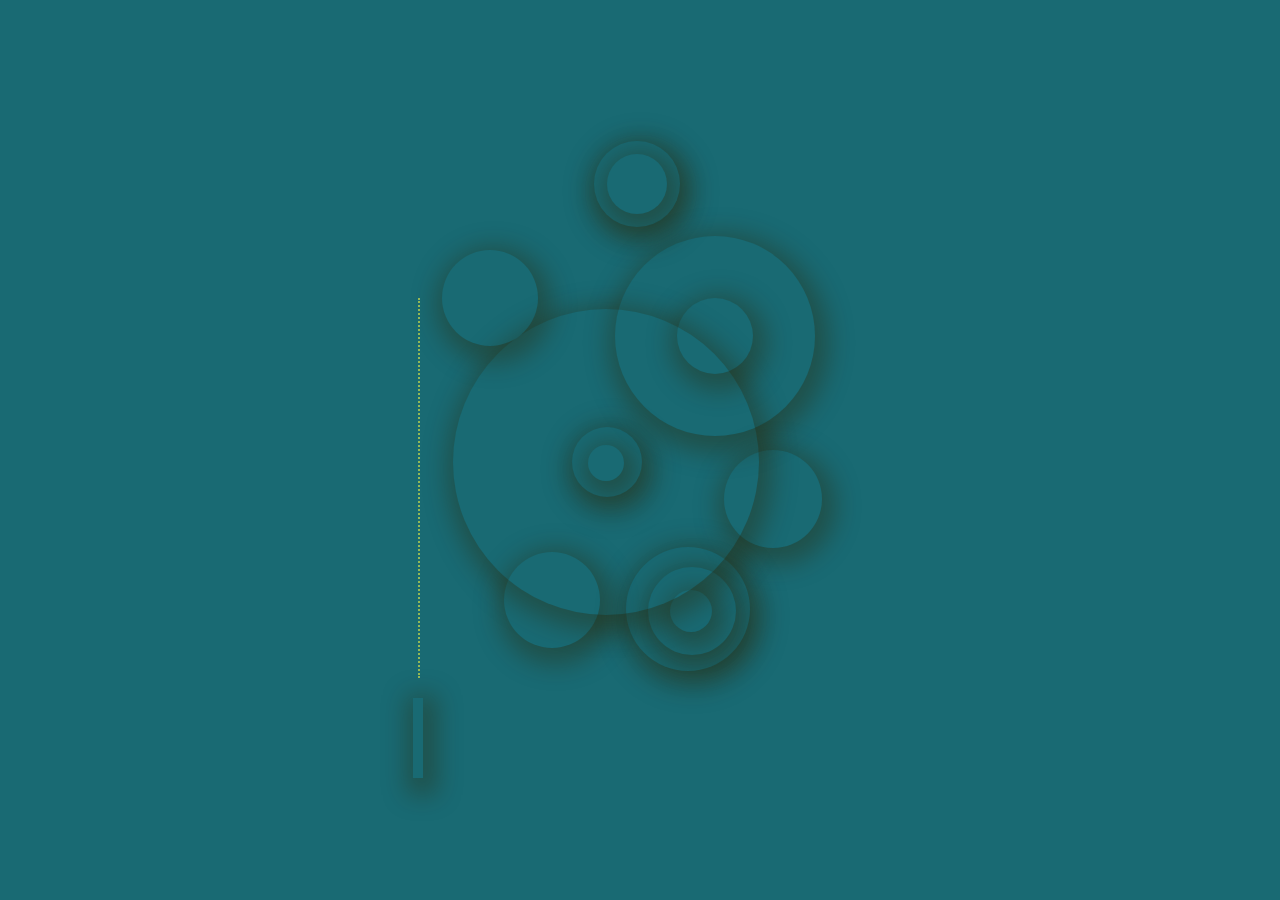
==== machine.html @ 030b8132 "Initial Commit" ====
<html><head> 
	<meta charset="utf-8">
	<link href="style.css" rel="stylesheet">
	<link href="http://fonts.googleapis.com/css?family=Anton" rel="stylesheet" type="text/css">
</head> 
<body>
	<div id="level">
		<div id="content">
			<div id="gears">
				<div id="gears-static"></div>
				<div id="gear-system-1">
					<div class="shadow" id="shadow15"></div>
					<div id="gear15"></div>
					<div class="shadow" id="shadow14"></div>
					<div id="gear14"></div>
					<div class="shadow" id="shadow13"></div>
					<div id="gear13"></div>
				</div>
				<div id="gear-system-2">
					<div class="shadow" id="shadow10"></div>
					<div id="gear10"></div>
					<div class="shadow" id="shadow3"></div>
					<div id="gear3"></div>
				</div>
				<div id="gear-system-3">
					<div class="shadow" id="shadow9"></div>
					<div id="gear9"></div>
					<div class="shadow" id="shadow7"></div>
					<div id="gear7"></div>
				</div>
				<div id="gear-system-4">
					<div class="shadow" id="shadow6"></div>
					<div id="gear6"></div>
					<div id="gear4"></div>
				</div>
				<div id="gear-system-5">
					<div class="shadow" id="shadow12"></div>
					<div id="gear12"></div>
					<div class="shadow" id="shadow11"></div>
					<div id="gear11"></div>
					<div class="shadow" id="shadow8"></div>
					<div id="gear8"></div>
				</div>
				<div class="shadow" id="shadow1"></div>
				<div id="gear1"></div>
				<div id="gear-system-6">
					<div class="shadow" id="shadow5"></div>
					<div id="gear5"></div>
					<div id="gear2"></div>
				</div>
				<div class="shadow" id="shadowweight"></div>
				<div id="chain-circle"></div>
				<div id="chain"></div>
				<div id="weight"></div>
			</div>
		</div>
	</div>

</body></html>
---- style.css ----
body{
	margin:0px;
	padding:0px;
	overflow:hidden;
	background: #196a73; /* Old browsers */
	background-image:url(http://i.imgur.com/o0vHoWv.gif);
	height:100%;
}
#level{
	width:100%;
	height:1px;
	position:absolute;
	top:50%;
}
#content{
	text-align:center;
	margin-top:-327px;
}
#gears{
	width:478px;
	height:655px;
	position:relative;
	display:inline-block;
	vertical-align:middle;
}
#gears-static{
	background:url(http://i.imgur.com/FgFnjks.png) no-repeat -363px -903px;
	width:329px;
	height:602px;
	position:absolute;
	bottom:5px;
	right:0px;
	opacity:0.4;
}
#title{
	vertical-align:middle;
	color:#9EB7B5;
	width:43%;
	display:inline-block;
}
#title h1{
	font-family: 'PTSansNarrowBold', sans-serif;
	font-size:3.6em;
	text-shadow:rgba(0, 0, 0, 0.36) 7px 7px 10px;
}
#title p{
	font-family: sans-serif;
	font-size:1.2em;
	line-height:148%;
	text-shadow:rgba(0, 0, 0, 0.36) 1px 1px 0px;
}

.shadow{
	-webkit-box-shadow: 4px 7px 25px 10px rgba(43, 36, 0, 0.36);
	-moz-box-shadow: 4px 7px 25px 10px rgba(43, 36, 0, 0.36);
	box-shadow: 4px 7px 25px 10px rgba(43, 36, 0, 0.36);
}

/*gear-system-1*/
#gear15{
	background: url(http://i.imgur.com/FgFnjks.png) no-repeat 0 -993px;
	width: 321px;
	height: 321px;
	position:absolute;
	left:45px;
	top:179px;

	-webkit-animation: rotate-back 24000ms linear infinite;
	-moz-animation: rotate-back 24000ms linear infinite;
	-ms-animation: rotate-back 24000ms linear infinite;
	animation: rotate-back 24000ms linear infinite;
}
#shadow15{
	width:306px;
	height:306px;
	-webkit-border-radius:153px;
	-moz-border-radius:153px;
	border-radius:153px;
	position:absolute;
	left:52px;
	top:186px;
}
#gear14{
	background: url(http://i.imgur.com/FgFnjks.png) no-repeat 0 -856px;
	width: 87px;
	height: 87px;
	position:absolute;
	left:162px;
	top:296px;
}
#shadow14{
	width:70px;
	height:70px;
	-webkit-border-radius:35px;
	-moz-border-radius:35px;
	border-radius:35px;
	position:absolute;
	left:171px;
	top:304px;
}
#gear13{
	background: url(http://i.imgur.com/FgFnjks.png) no-repeat 0 -744px;
	width: 62px;
	height: 62px;
	position:absolute;
	left:174px;
	top:309px;

	-webkit-animation: rotate 8000ms linear infinite;
	-moz-animation: rotate 8000ms linear infinite;
	-ms-animation: rotate 8000ms linear infinite;
	animation: rotate 8000ms linear infinite;
}
#shadow13{
	width:36px;
	height:36px;
	-webkit-border-radius:18px;
	-moz-border-radius:18px;
	border-radius:18px;
	position:absolute;
	left:187px;
	top:322px;
}

/*gear-system-2*/
#gear10{
	background: url(http://i.imgur.com/FgFnjks.png) no-repeat 0 -184px;
	width: 122px;
	height: 122px;
	position:absolute;
	left:175px;
	top:0;

	-webkit-animation: rotate-back 8000ms linear infinite;
	-moz-animation: rotate-back 8000ms linear infinite;
	-ms-animation: rotate-back 8000ms linear infinite;
	animation: rotate-back 8000ms linear infinite;
}
#shadow10{
	width:86px;
	height:86px;
	-webkit-border-radius:43px;
	-moz-border-radius:43px;
	border-radius:43px;
	position:absolute;
	left:193px;
	top:18px;
}
#gear3{
	background: url(http://i.imgur.com/FgFnjks.png) no-repeat 0 -1493px;
	width: 85px;
	height: 84px;
	position:absolute;
	left:194px;
	top:19px;

	-webkit-animation: rotate 10000ms linear infinite;
	-moz-animation: rotate 10000ms linear infinite;
	-ms-animation: rotate 10000ms linear infinite;
	animation: rotate 10000ms linear infinite;
}
#shadow3{
	width:60px;
	height:60px;
	-webkit-border-radius:30px;
	-moz-border-radius:30px;
	border-radius:30px;
	position:absolute;
	left:206px;
	top:31px;
}

/*gear-system-3*/
#gear9{
	background: url(http://i.imgur.com/FgFnjks.png) no-repeat -371px -280px;
	width: 234px;
	height: 234px;
	position:absolute;
	left:197px;
	top:96px;

	-webkit-animation: rotate 12000ms linear infinite;
	-moz-animation: rotate 12000ms linear infinite;
	-ms-animation: rotate 12000ms linear infinite;
	animation: rotate 12000ms linear infinite;
}
#shadow9{
	width:200px;
	height:200px;
	-webkit-border-radius:100px;
	-moz-border-radius:100px;
	border-radius:100px;
	position:absolute;
	left:214px;
	top:113px;
}
#gear7{
	background: url(http://i.imgur.com/FgFnjks.png) no-repeat -371px 0;
	width: 108px;
	height: 108px;
	position:absolute;
	left:260px;
	top:159px;

	-webkit-animation: rotate-back 10000ms linear infinite;
	-moz-animation: rotate-back 10000ms linear infinite;
	-ms-animation: rotate-back 10000ms linear infinite;
	animation: rotate-back 10000ms linear infinite;
}
#shadow7{
	width:76px;
	height:76px;
	-webkit-border-radius:38px;
	-moz-border-radius: 38px;
	border-radius: 38px;
	position:absolute;
	left:276px;
	top:175px;
}

/*gear-system-4*/
#gear6{
	background: url(http://i.imgur.com/FgFnjks.png) no-repeat 0 -1931px;
	width: 134px;
	height: 134px;
	position:absolute;
	left:305px;
	bottom:212px;

	-webkit-animation: rotate-back 10000ms linear infinite;
	-moz-animation: rotate-back 10000ms linear infinite;
	-ms-animation: rotate-back 10000ms linear infinite;
	animation: rotate-back 10000ms linear infinite;
}
#shadow6{
	width:98px;
	height:98px;
	-webkit-border-radius:49px;
	-moz-border-radius: 49px;
	border-radius: 49px;
	position:absolute;
	left:323px;
	bottom:230px;
}
#gear4{
	background: url(http://i.imgur.com/FgFnjks.png) no-repeat 0 -1627px;
	width: 69px;
	height: 69px;
	position:absolute;
	left:337px;
	bottom:245px;

	-webkit-animation: rotate-back 10000ms linear infinite;
	-moz-animation: rotate-back 10000ms linear infinite;
	-ms-animation: rotate-back 10000ms linear infinite;
	animation: rotate-back 10000ms linear infinite;
}

/*gear-system-5*/
#gear12{
	background: url(http://i.imgur.com/FgFnjks.png) no-repeat 0 -530px;
	width: 164px;
	height: 164px;
	position:absolute;
	left:208px;
	bottom:85px;

	-webkit-animation: rotate 8000ms linear infinite;
	-moz-animation: rotate 8000ms linear infinite;
	-ms-animation: rotate 8000ms linear infinite;
	animation: rotate 8000ms linear infinite;
}
#shadow12{
	width:124px;
	height:124px;
	-webkit-border-radius:62px;
	-moz-border-radius:62px;
	border-radius:62px;
	position:absolute;
	left:225px;
	bottom:107px;
}
#gear11{
	background: url(http://i.imgur.com/FgFnjks.png) no-repeat 0 -356px;
	width: 125px;
	height: 124px;
	position:absolute;
	left:228px;
	bottom:105px;

	-webkit-animation: rotate-back 10000ms linear infinite;
	-moz-animation: rotate-back 10000ms linear infinite;
	-ms-animation: rotate-back 10000ms linear infinite;
	animation: rotate-back 10000ms linear infinite;
}
#shadow11{
	width:88px;
	height:88px;
	-webkit-border-radius:44px;
	-moz-border-radius:44px;
	border-radius:44px;
	position:absolute;
	left:247px;
	bottom:123px;
}
#gear8{
	background: url(http://i.imgur.com/FgFnjks.png) no-repeat -371px -158px;
	width: 72px;
	height: 72px;
	position:absolute;
	left:254px;
	bottom:131px;

	-webkit-animation: rotate 6000ms linear infinite;
	-moz-animation: rotate 6000ms linear infinite;
	-ms-animation: rotate 6000ms linear infinite;
	animation: rotate 6000ms linear infinite;
}
#shadow8{
	width:42px;
	height:42px;
	-webkit-border-radius:21px;
	-moz-border-radius: 21px;
	border-radius: 21px;
	position:absolute;
	left:269px;
	bottom:146px;
}

/*gear1*/
#gear1{
	background: url(http://i.imgur.com/FgFnjks.png) no-repeat 0 0;
	width: 135px;
	height: 134px;
	position:absolute;
	left:83px;
	bottom:111px;

	-webkit-animation: rotate-back 10000ms linear infinite;
	-moz-animation: rotate-back 10000ms linear infinite;
	-ms-animation: rotate-back 10000ms linear infinite;
	animation: rotate-back 10000ms linear infinite;
}
#shadow1{
	width:96px;
	height:96px;
	-webkit-border-radius:48px;
	-moz-border-radius:48px;
	border-radius:48px;
	position:absolute;
	left:103px;
	bottom:130px;
}

/*gear-system-6*/
#gear5{
	background: url(http://i.imgur.com/FgFnjks.png) no-repeat 0 -1746px;
	width: 134px;
	height: 135px;
	position:absolute;
	left:22px;
	top:108px;

	-webkit-animation: rotate 10000ms linear infinite alternate;
	-moz-animation: rotate 10000ms linear infinite alternate;
	-ms-animation: rotate 10000ms linear infinite alternate;
	animation: rotate 10000ms linear infinite alternate;
}
#shadow5{
	width:96px;
	height:96px;
	-webkit-border-radius:48px;
	-moz-border-radius:48px;
	border-radius:48px;
	position:absolute;
	left:41px;
	top:127px;
}
#gear2{
	background: url(http://i.imgur.com/FgFnjks.png) no-repeat 0 -1364px;
	width: 80px;
	height: 79px;
	position:absolute;
	left:49px;
	top:136px;

	-webkit-animation: rotate-back 10000ms linear infinite alternate;
	-moz-animation: rotate-back 10000ms linear infinite alternate;
	-ms-animation: rotate-back 10000ms linear infinite alternate;
	animation: rotate-back 10000ms linear infinite alternate;
}

/*weight*/
#weight{
	background: url(http://i.imgur.com/FgFnjks.png) no-repeat -371px -564px;
	width: 34px;
	height: 92px;
	position:absolute;
	left:1px;
	bottom:0;

	-webkit-animation: up 10000ms linear infinite alternate;
	-moz-animation: up 10000ms linear infinite alternate;
	-ms-animation: up 10000ms linear infinite alternate;
	animation: up 10000ms linear infinite alternate;
}
#shadowweight{
	width:10px;
	height:80px;
	position:absolute;
	left:12px;
	bottom:0px;

	-webkit-animation: up 10000ms linear infinite alternate;
	-moz-animation: up 10000ms linear infinite alternate;
	-ms-animation: up 10000ms linear infinite alternate;
	animation: up 10000ms linear infinite alternate;
}

/*chain*/
#chain-circle{
	background: url(http://i.imgur.com/FgFnjks.png) no-repeat -371px -706px;
	width:146px;
	height:147px;
	position:absolute;
	left:17px;
	top:102px;

	-webkit-animation: rotate 10000ms linear infinite alternate;
	-moz-animation: rotate 10000ms linear infinite alternate;
	-ms-animation: rotate 10000ms linear infinite alternate;
	animation: rotate 10000ms linear infinite alternate;
}
#chain{
	width:1px;
	height:380px;
	border-left:2px dotted #C8D94A;
	position:absolute;
	left:17px;
	top:175px;
	opacity:0.7;

	-webkit-animation: collapse 10000ms linear infinite alternate;
	-moz-animation: collapse 10000ms linear infinite alternate;
	-ms-animation: collapse 10000ms linear infinite alternate;
	animation: collapse 10000ms linear infinite alternate;
}

/*ANIMATIONS*/
/*rotate*/
@keyframes "rotate" {
 from {
    -webkit-transform: rotate(0deg);
   	-moz-transform: rotate(0deg);
   	-o-transform: rotate(0deg);
   	-ms-transform: rotate(0deg);
   	transform: rotate(0deg);
 }
 to {
    -webkit-transform: rotate(360deg);
   	-moz-transform: rotate(360deg);
   	-o-transform: rotate(360deg);
   	-ms-transform: rotate(360deg);
   	transform: rotate(360deg);
 }
}

@-moz-keyframes rotate {
 from {
   -moz-transform: rotate(0deg);
   transform: rotate(0deg);
 }
 to {
   -moz-transform: rotate(360deg);
   transform: rotate(360deg);
 }
}

@-webkit-keyframes "rotate" {
 from {
   -webkit-transform: rotate(0deg);
   transform: rotate(0deg);
 }
 to {
   -webkit-transform: rotate(360deg);
   transform: rotate(360deg);
 }
}

@-ms-keyframes "rotate" {
 from {
   -ms-transform: rotate(0deg);
   transform: rotate(0deg);
 }
 to {
   -ms-transform: rotate(360deg);
   transform: rotate(360deg);
 }
}

@-o-keyframes "rotate" {
 from {
   -o-transform: rotate(0deg);
   transform: rotate(0deg);
 }
 to {
   -o-transform: rotate(360deg);
   transform: rotate(360deg);
 }
}
/*rotate-back*/
@keyframes "rotate-back" {
 from {
    -webkit-transform: rotate(0deg);
   	-moz-transform: rotate(0deg);
   	-o-transform: rotate(0deg);
   	-ms-transform: rotate(0deg);
   	transform: rotate(0deg);
 }
 to {
    -webkit-transform: rotate(-360deg);
   	-moz-transform: rotate(-360deg);
   	-o-transform: rotate(-360deg);
   	-ms-transform: rotate(-360deg);
   	transform: rotate(-360deg);
 }
}

@-moz-keyframes rotate-back {
 from {
   -moz-transform: rotate(0deg);
   transform: rotate(0deg);
 }
 to {
   -moz-transform: rotate(-360deg);
   transform: rotate(-360deg);
 }
}

@-webkit-keyframes "rotate-back" {
 from {
   -webkit-transform: rotate(0deg);
   transform: rotate(0deg);
 }
 to {
   -webkit-transform: rotate(-360deg);
   transform: rotate(-360deg);
 }
}

@-ms-keyframes "rotate-back" {
 from {
   -ms-transform: rotate(0deg);
   transform: rotate(0deg);
 }
 to {
   -ms-transform: rotate(-360deg);
   transform: rotate(-360deg);
 }
}

@-o-keyframes "rotate-back" {
 from {
   -o-transform: rotate(0deg);
   transform: rotate(0deg);
 }
 to {
   -o-transform: rotate(-360deg);
   transform: rotate(-360deg);
 }
}
/*weight up*/
@keyframes "up" {
 from {
    bottom: 0px;
 }
 to {
    bottom: 340px;
 }
}

@-moz-keyframes up {
 from {
   bottom: 0px;
 }
 to {
   bottom: 340px;
 }
}

@-webkit-keyframes "up" {
 from {
   bottom: 0px;
 }
 to {
   bottom: 340px;
 }
}

@-ms-keyframes "up" {
 from {
   bottom: 0px;
 }
 to {
   bottom: 340px;
 }
}

@-o-keyframes "up" {
 from {
   bottom: 0px;
 }
 to {
   bottom: 340px;
 }
}
/*chain up and down*/
@keyframes "collapse" {
 from {
    height: 387px;
 }
 to {
    height: 48px;
 }
}

@-moz-keyframes collapse {
 from {
   height: 387px;
 }
 to {
   height: 48px;
 }
}

@-webkit-keyframes "collapse" {
 from {
   height: 387px;
 }
 to {
   height: 48px;
 }
}

@-ms-keyframes "collapse" {
 from {
   height: 387px;
 }
 to {
   height: 48px;
 }
}

@-o-keyframes "collapse" {
 from {
   height: 387px;
 }
 to {
   height: 48px;
 }
}

/* Generated by Font Squirrel (http://www.fontsquirrel.com) on March 31, 2012 09:35:53 AM America/New_York */
@font-face {
    font-family: 'PTSansNarrowBold';
    src: url('font/PTN77F-webfont.eot');
    src: url('font/PTN77F-webfontd41d.eot?#iefix') format('embedded-opentype'),
         url('font/PTN77F-webfont.woff') format('woff'),
         url('font/PTN77F-webfont.ttf') format('truetype'),
         url('font/PTN77F-webfont.svg#PTSansNarrowBold') format('svg');
    font-weight: normal;
    font-style: normal;
}
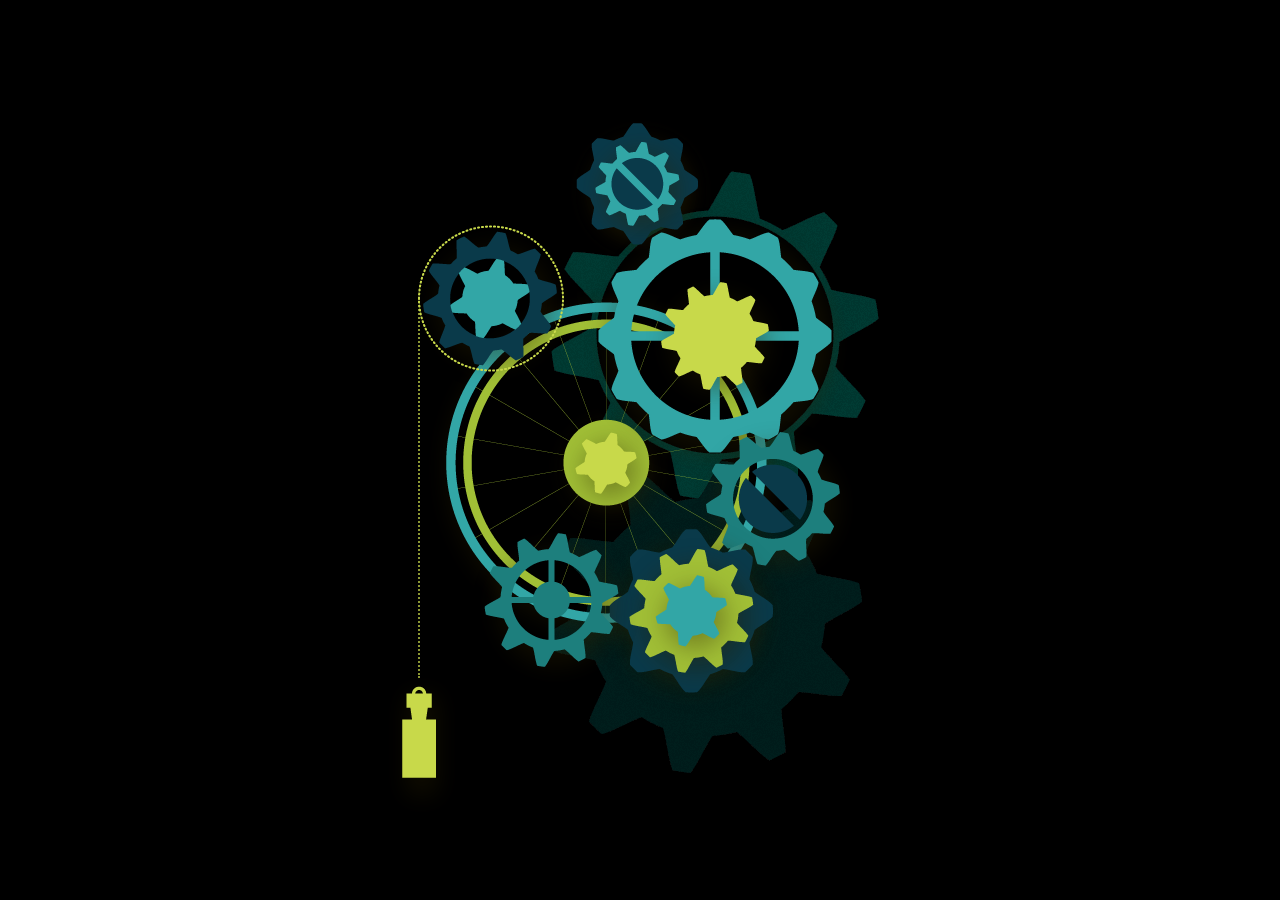
==== commit 5d3e1fd1: "background-changed" ====
--- a/machine.html
+++ b/machine.html
@@ -1,6 +1,6 @@
 <html><head> 
 	<meta charset="utf-8">
-	<link href="style.css" rel="stylesheet">
+	<link href="assets/styles/style.css" rel="stylesheet">
 	<link href="http://fonts.googleapis.com/css?family=Anton" rel="stylesheet" type="text/css">
 </head> 
 <body>
--- a/assets/styles/style.css
+++ b/assets/styles/style.css
@@ -0,0 +1,674 @@
+body{
+	margin:0px;
+	padding:0px;
+	overflow:hidden;
+	background: #196a73; /* Old browsers */
+	background-image:url();
+        background: #000;
+	height:100%;
+}
+#level{
+	width:100%;
+	height:1px;
+	position:absolute;
+	top:50%;
+}
+#content{
+	text-align:center;
+	margin-top:-327px;
+}
+#gears{
+	width:478px;
+	height:655px;
+	position:relative;
+	display:inline-block;
+	vertical-align:middle;
+}
+#gears-static{
+	background:url(../images/image_load.png) no-repeat -363px -903px;
+	width:329px;
+	height:602px;
+	position:absolute;
+	bottom:5px;
+	right:0px;
+	opacity:0.4;
+}
+#title{
+	vertical-align:middle;
+	color:#9EB7B5;
+	width:43%;
+	display:inline-block;
+}
+#title h1{
+	font-family: 'PTSansNarrowBold', sans-serif;
+	font-size:3.6em;
+	text-shadow:rgba(0, 0, 0, 0.36) 7px 7px 10px;
+}
+#title p{
+	font-family: sans-serif;
+	font-size:1.2em;
+	line-height:148%;
+	text-shadow:rgba(0, 0, 0, 0.36) 1px 1px 0px;
+}
+
+.shadow{
+	-webkit-box-shadow: 4px 7px 25px 10px rgba(43, 36, 0, 0.36);
+	-moz-box-shadow: 4px 7px 25px 10px rgba(43, 36, 0, 0.36);
+	box-shadow: 4px 7px 25px 10px rgba(43, 36, 0, 0.36);
+}
+
+/*gear-system-1*/
+#gear15{
+	background: url(../images/image_load.png) no-repeat 0 -993px;
+	width: 321px;
+	height: 321px;
+	position:absolute;
+	left:45px;
+	top:179px;
+
+	-webkit-animation: rotate-back 24000ms linear infinite;
+	-moz-animation: rotate-back 24000ms linear infinite;
+	-ms-animation: rotate-back 24000ms linear infinite;
+	animation: rotate-back 24000ms linear infinite;
+}
+#shadow15{
+	width:306px;
+	height:306px;
+	-webkit-border-radius:153px;
+	-moz-border-radius:153px;
+	border-radius:153px;
+	position:absolute;
+	left:52px;
+	top:186px;
+}
+#gear14{
+	background: url(../images/image_load.png) no-repeat 0 -856px;
+	width: 87px;
+	height: 87px;
+	position:absolute;
+	left:162px;
+	top:296px;
+}
+#shadow14{
+	width:70px;
+	height:70px;
+	-webkit-border-radius:35px;
+	-moz-border-radius:35px;
+	border-radius:35px;
+	position:absolute;
+	left:171px;
+	top:304px;
+}
+#gear13{
+	background: url(../images/image_load.png) no-repeat 0 -744px;
+	width: 62px;
+	height: 62px;
+	position:absolute;
+	left:174px;
+	top:309px;
+
+	-webkit-animation: rotate 8000ms linear infinite;
+	-moz-animation: rotate 8000ms linear infinite;
+	-ms-animation: rotate 8000ms linear infinite;
+	animation: rotate 8000ms linear infinite;
+}
+#shadow13{
+	width:36px;
+	height:36px;
+	-webkit-border-radius:18px;
+	-moz-border-radius:18px;
+	border-radius:18px;
+	position:absolute;
+	left:187px;
+	top:322px;
+}
+
+/*gear-system-2*/
+#gear10{
+	background: url(../images/image_load.png) no-repeat 0 -184px;
+	width: 122px;
+	height: 122px;
+	position:absolute;
+	left:175px;
+	top:0;
+
+	-webkit-animation: rotate-back 8000ms linear infinite;
+	-moz-animation: rotate-back 8000ms linear infinite;
+	-ms-animation: rotate-back 8000ms linear infinite;
+	animation: rotate-back 8000ms linear infinite;
+}
+#shadow10{
+	width:86px;
+	height:86px;
+	-webkit-border-radius:43px;
+	-moz-border-radius:43px;
+	border-radius:43px;
+	position:absolute;
+	left:193px;
+	top:18px;
+}
+#gear3{
+	background: url(../images/image_load.png) no-repeat 0 -1493px;
+	width: 85px;
+	height: 84px;
+	position:absolute;
+	left:194px;
+	top:19px;
+
+	-webkit-animation: rotate 10000ms linear infinite;
+	-moz-animation: rotate 10000ms linear infinite;
+	-ms-animation: rotate 10000ms linear infinite;
+	animation: rotate 10000ms linear infinite;
+}
+#shadow3{
+	width:60px;
+	height:60px;
+	-webkit-border-radius:30px;
+	-moz-border-radius:30px;
+	border-radius:30px;
+	position:absolute;
+	left:206px;
+	top:31px;
+}
+
+/*gear-system-3*/
+#gear9{
+	background: url(../images/image_load.png) no-repeat -371px -280px;
+	width: 234px;
+	height: 234px;
+	position:absolute;
+	left:197px;
+	top:96px;
+
+	-webkit-animation: rotate 12000ms linear infinite;
+	-moz-animation: rotate 12000ms linear infinite;
+	-ms-animation: rotate 12000ms linear infinite;
+	animation: rotate 12000ms linear infinite;
+}
+#shadow9{
+	width:200px;
+	height:200px;
+	-webkit-border-radius:100px;
+	-moz-border-radius:100px;
+	border-radius:100px;
+	position:absolute;
+	left:214px;
+	top:113px;
+}
+#gear7{
+	background: url(../images/image_load.png) no-repeat -371px 0;
+	width: 108px;
+	height: 108px;
+	position:absolute;
+	left:260px;
+	top:159px;
+
+	-webkit-animation: rotate-back 10000ms linear infinite;
+	-moz-animation: rotate-back 10000ms linear infinite;
+	-ms-animation: rotate-back 10000ms linear infinite;
+	animation: rotate-back 10000ms linear infinite;
+}
+#shadow7{
+	width:76px;
+	height:76px;
+	-webkit-border-radius:38px;
+	-moz-border-radius: 38px;
+	border-radius: 38px;
+	position:absolute;
+	left:276px;
+	top:175px;
+}
+
+/*gear-system-4*/
+#gear6{
+	background: url(../images/image_load.png) no-repeat 0 -1931px;
+	width: 134px;
+	height: 134px;
+	position:absolute;
+	left:305px;
+	bottom:212px;
+
+	-webkit-animation: rotate-back 10000ms linear infinite;
+	-moz-animation: rotate-back 10000ms linear infinite;
+	-ms-animation: rotate-back 10000ms linear infinite;
+	animation: rotate-back 10000ms linear infinite;
+}
+#shadow6{
+	width:98px;
+	height:98px;
+	-webkit-border-radius:49px;
+	-moz-border-radius: 49px;
+	border-radius: 49px;
+	position:absolute;
+	left:323px;
+	bottom:230px;
+}
+#gear4{
+	background: url(../images/image_load.png) no-repeat 0 -1627px;
+	width: 69px;
+	height: 69px;
+	position:absolute;
+	left:337px;
+	bottom:245px;
+
+	-webkit-animation: rotate-back 10000ms linear infinite;
+	-moz-animation: rotate-back 10000ms linear infinite;
+	-ms-animation: rotate-back 10000ms linear infinite;
+	animation: rotate-back 10000ms linear infinite;
+}
+
+/*gear-system-5*/
+#gear12{
+	background: url(../images/image_load.png) no-repeat 0 -530px;
+	width: 164px;
+	height: 164px;
+	position:absolute;
+	left:208px;
+	bottom:85px;
+
+	-webkit-animation: rotate 8000ms linear infinite;
+	-moz-animation: rotate 8000ms linear infinite;
+	-ms-animation: rotate 8000ms linear infinite;
+	animation: rotate 8000ms linear infinite;
+}
+#shadow12{
+	width:124px;
+	height:124px;
+	-webkit-border-radius:62px;
+	-moz-border-radius:62px;
+	border-radius:62px;
+	position:absolute;
+	left:225px;
+	bottom:107px;
+}
+#gear11{
+	background: url(../images/image_load.png) no-repeat 0 -356px;
+	width: 125px;
+	height: 124px;
+	position:absolute;
+	left:228px;
+	bottom:105px;
+
+	-webkit-animation: rotate-back 10000ms linear infinite;
+	-moz-animation: rotate-back 10000ms linear infinite;
+	-ms-animation: rotate-back 10000ms linear infinite;
+	animation: rotate-back 10000ms linear infinite;
+}
+#shadow11{
+	width:88px;
+	height:88px;
+	-webkit-border-radius:44px;
+	-moz-border-radius:44px;
+	border-radius:44px;
+	position:absolute;
+	left:247px;
+	bottom:123px;
+}
+#gear8{
+	background: url(../images/image_load.png) no-repeat -371px -158px;
+	width: 72px;
+	height: 72px;
+	position:absolute;
+	left:254px;
+	bottom:131px;
+
+	-webkit-animation: rotate 6000ms linear infinite;
+	-moz-animation: rotate 6000ms linear infinite;
+	-ms-animation: rotate 6000ms linear infinite;
+	animation: rotate 6000ms linear infinite;
+}
+#shadow8{
+	width:42px;
+	height:42px;
+	-webkit-border-radius:21px;
+	-moz-border-radius: 21px;
+	border-radius: 21px;
+	position:absolute;
+	left:269px;
+	bottom:146px;
+}
+
+/*gear1*/
+#gear1{
+	background: url(../images/image_load.png) no-repeat 0 0;
+	width: 135px;
+	height: 134px;
+	position:absolute;
+	left:83px;
+	bottom:111px;
+
+	-webkit-animation: rotate-back 10000ms linear infinite;
+	-moz-animation: rotate-back 10000ms linear infinite;
+	-ms-animation: rotate-back 10000ms linear infinite;
+	animation: rotate-back 10000ms linear infinite;
+}
+#shadow1{
+	width:96px;
+	height:96px;
+	-webkit-border-radius:48px;
+	-moz-border-radius:48px;
+	border-radius:48px;
+	position:absolute;
+	left:103px;
+	bottom:130px;
+}
+
+/*gear-system-6*/
+#gear5{
+	background: url(../images/image_load.png) no-repeat 0 -1746px;
+	width: 134px;
+	height: 135px;
+	position:absolute;
+	left:22px;
+	top:108px;
+
+	-webkit-animation: rotate 10000ms linear infinite alternate;
+	-moz-animation: rotate 10000ms linear infinite alternate;
+	-ms-animation: rotate 10000ms linear infinite alternate;
+	animation: rotate 10000ms linear infinite alternate;
+}
+#shadow5{
+	width:96px;
+	height:96px;
+	-webkit-border-radius:48px;
+	-moz-border-radius:48px;
+	border-radius:48px;
+	position:absolute;
+	left:41px;
+	top:127px;
+}
+#gear2{
+	background: url(../images/image_load.png) no-repeat 0 -1364px;
+	width: 80px;
+	height: 79px;
+	position:absolute;
+	left:49px;
+	top:136px;
+
+	-webkit-animation: rotate-back 10000ms linear infinite alternate;
+	-moz-animation: rotate-back 10000ms linear infinite alternate;
+	-ms-animation: rotate-back 10000ms linear infinite alternate;
+	animation: rotate-back 10000ms linear infinite alternate;
+}
+
+/*weight*/
+#weight{
+	background: url(../images/image_load.png) no-repeat -371px -564px;
+	width: 34px;
+	height: 92px;
+	position:absolute;
+	left:1px;
+	bottom:0;
+
+	-webkit-animation: up 10000ms linear infinite alternate;
+	-moz-animation: up 10000ms linear infinite alternate;
+	-ms-animation: up 10000ms linear infinite alternate;
+	animation: up 10000ms linear infinite alternate;
+}
+#shadowweight{
+	width:10px;
+	height:80px;
+	position:absolute;
+	left:12px;
+	bottom:0px;
+
+	-webkit-animation: up 10000ms linear infinite alternate;
+	-moz-animation: up 10000ms linear infinite alternate;
+	-ms-animation: up 10000ms linear infinite alternate;
+	animation: up 10000ms linear infinite alternate;
+}
+
+/*chain*/
+#chain-circle{
+	background: url(../images/image_load.png) no-repeat -371px -706px;
+	width:146px;
+	height:147px;
+	position:absolute;
+	left:17px;
+	top:102px;
+
+	-webkit-animation: rotate 10000ms linear infinite alternate;
+	-moz-animation: rotate 10000ms linear infinite alternate;
+	-ms-animation: rotate 10000ms linear infinite alternate;
+	animation: rotate 10000ms linear infinite alternate;
+}
+#chain{
+	width:1px;
+	height:380px;
+	border-left:2px dotted #C8D94A;
+	position:absolute;
+	left:17px;
+	top:175px;
+	opacity:0.7;
+
+	-webkit-animation: collapse 10000ms linear infinite alternate;
+	-moz-animation: collapse 10000ms linear infinite alternate;
+	-ms-animation: collapse 10000ms linear infinite alternate;
+	animation: collapse 10000ms linear infinite alternate;
+}
+
+/*ANIMATIONS*/
+/*rotate*/
+@keyframes "rotate" {
+ from {
+    -webkit-transform: rotate(0deg);
+   	-moz-transform: rotate(0deg);
+   	-o-transform: rotate(0deg);
+   	-ms-transform: rotate(0deg);
+   	transform: rotate(0deg);
+ }
+ to {
+    -webkit-transform: rotate(360deg);
+   	-moz-transform: rotate(360deg);
+   	-o-transform: rotate(360deg);
+   	-ms-transform: rotate(360deg);
+   	transform: rotate(360deg);
+ }
+}
+
+@-moz-keyframes rotate {
+ from {
+   -moz-transform: rotate(0deg);
+   transform: rotate(0deg);
+ }
+ to {
+   -moz-transform: rotate(360deg);
+   transform: rotate(360deg);
+ }
+}
+
+@-webkit-keyframes "rotate" {
+ from {
+   -webkit-transform: rotate(0deg);
+   transform: rotate(0deg);
+ }
+ to {
+   -webkit-transform: rotate(360deg);
+   transform: rotate(360deg);
+ }
+}
+
+@-ms-keyframes "rotate" {
+ from {
+   -ms-transform: rotate(0deg);
+   transform: rotate(0deg);
+ }
+ to {
+   -ms-transform: rotate(360deg);
+   transform: rotate(360deg);
+ }
+}
+
+@-o-keyframes "rotate" {
+ from {
+   -o-transform: rotate(0deg);
+   transform: rotate(0deg);
+ }
+ to {
+   -o-transform: rotate(360deg);
+   transform: rotate(360deg);
+ }
+}
+/*rotate-back*/
+@keyframes "rotate-back" {
+ from {
+    -webkit-transform: rotate(0deg);
+   	-moz-transform: rotate(0deg);
+   	-o-transform: rotate(0deg);
+   	-ms-transform: rotate(0deg);
+   	transform: rotate(0deg);
+ }
+ to {
+    -webkit-transform: rotate(-360deg);
+   	-moz-transform: rotate(-360deg);
+   	-o-transform: rotate(-360deg);
+   	-ms-transform: rotate(-360deg);
+   	transform: rotate(-360deg);
+ }
+}
+
+@-moz-keyframes rotate-back {
+ from {
+   -moz-transform: rotate(0deg);
+   transform: rotate(0deg);
+ }
+ to {
+   -moz-transform: rotate(-360deg);
+   transform: rotate(-360deg);
+ }
+}
+
+@-webkit-keyframes "rotate-back" {
+ from {
+   -webkit-transform: rotate(0deg);
+   transform: rotate(0deg);
+ }
+ to {
+   -webkit-transform: rotate(-360deg);
+   transform: rotate(-360deg);
+ }
+}
+
+@-ms-keyframes "rotate-back" {
+ from {
+   -ms-transform: rotate(0deg);
+   transform: rotate(0deg);
+ }
+ to {
+   -ms-transform: rotate(-360deg);
+   transform: rotate(-360deg);
+ }
+}
+
+@-o-keyframes "rotate-back" {
+ from {
+   -o-transform: rotate(0deg);
+   transform: rotate(0deg);
+ }
+ to {
+   -o-transform: rotate(-360deg);
+   transform: rotate(-360deg);
+ }
+}
+/*weight up*/
+@keyframes "up" {
+ from {
+    bottom: 0px;
+ }
+ to {
+    bottom: 340px;
+ }
+}
+
+@-moz-keyframes up {
+ from {
+   bottom: 0px;
+ }
+ to {
+   bottom: 340px;
+ }
+}
+
+@-webkit-keyframes "up" {
+ from {
+   bottom: 0px;
+ }
+ to {
+   bottom: 340px;
+ }
+}
+
+@-ms-keyframes "up" {
+ from {
+   bottom: 0px;
+ }
+ to {
+   bottom: 340px;
+ }
+}
+
+@-o-keyframes "up" {
+ from {
+   bottom: 0px;
+ }
+ to {
+   bottom: 340px;
+ }
+}
+/*chain up and down*/
+@keyframes "collapse" {
+ from {
+    height: 387px;
+ }
+ to {
+    height: 48px;
+ }
+}
+
+@-moz-keyframes collapse {
+ from {
+   height: 387px;
+ }
+ to {
+   height: 48px;
+ }
+}
+
+@-webkit-keyframes "collapse" {
+ from {
+   height: 387px;
+ }
+ to {
+   height: 48px;
+ }
+}
+
+@-ms-keyframes "collapse" {
+ from {
+   height: 387px;
+ }
+ to {
+   height: 48px;
+ }
+}
+
+@-o-keyframes "collapse" {
+ from {
+   height: 387px;
+ }
+ to {
+   height: 48px;
+ }
+}
+
+/* Generated by Font Squirrel (http://www.fontsquirrel.com) on March 31, 2012 09:35:53 AM America/New_York */
+@font-face {
+    font-family: 'PTSansNarrowBold';
+    src: url('font/PTN77F-webfont.eot');
+    src: url('font/PTN77F-webfontd41d.eot?#iefix') format('embedded-opentype'),
+         url('font/PTN77F-webfont.woff') format('woff'),
+         url('font/PTN77F-webfont.ttf') format('truetype'),
+         url('font/PTN77F-webfont.svg#PTSansNarrowBold') format('svg');
+    font-weight: normal;
+    font-style: normal;
+}